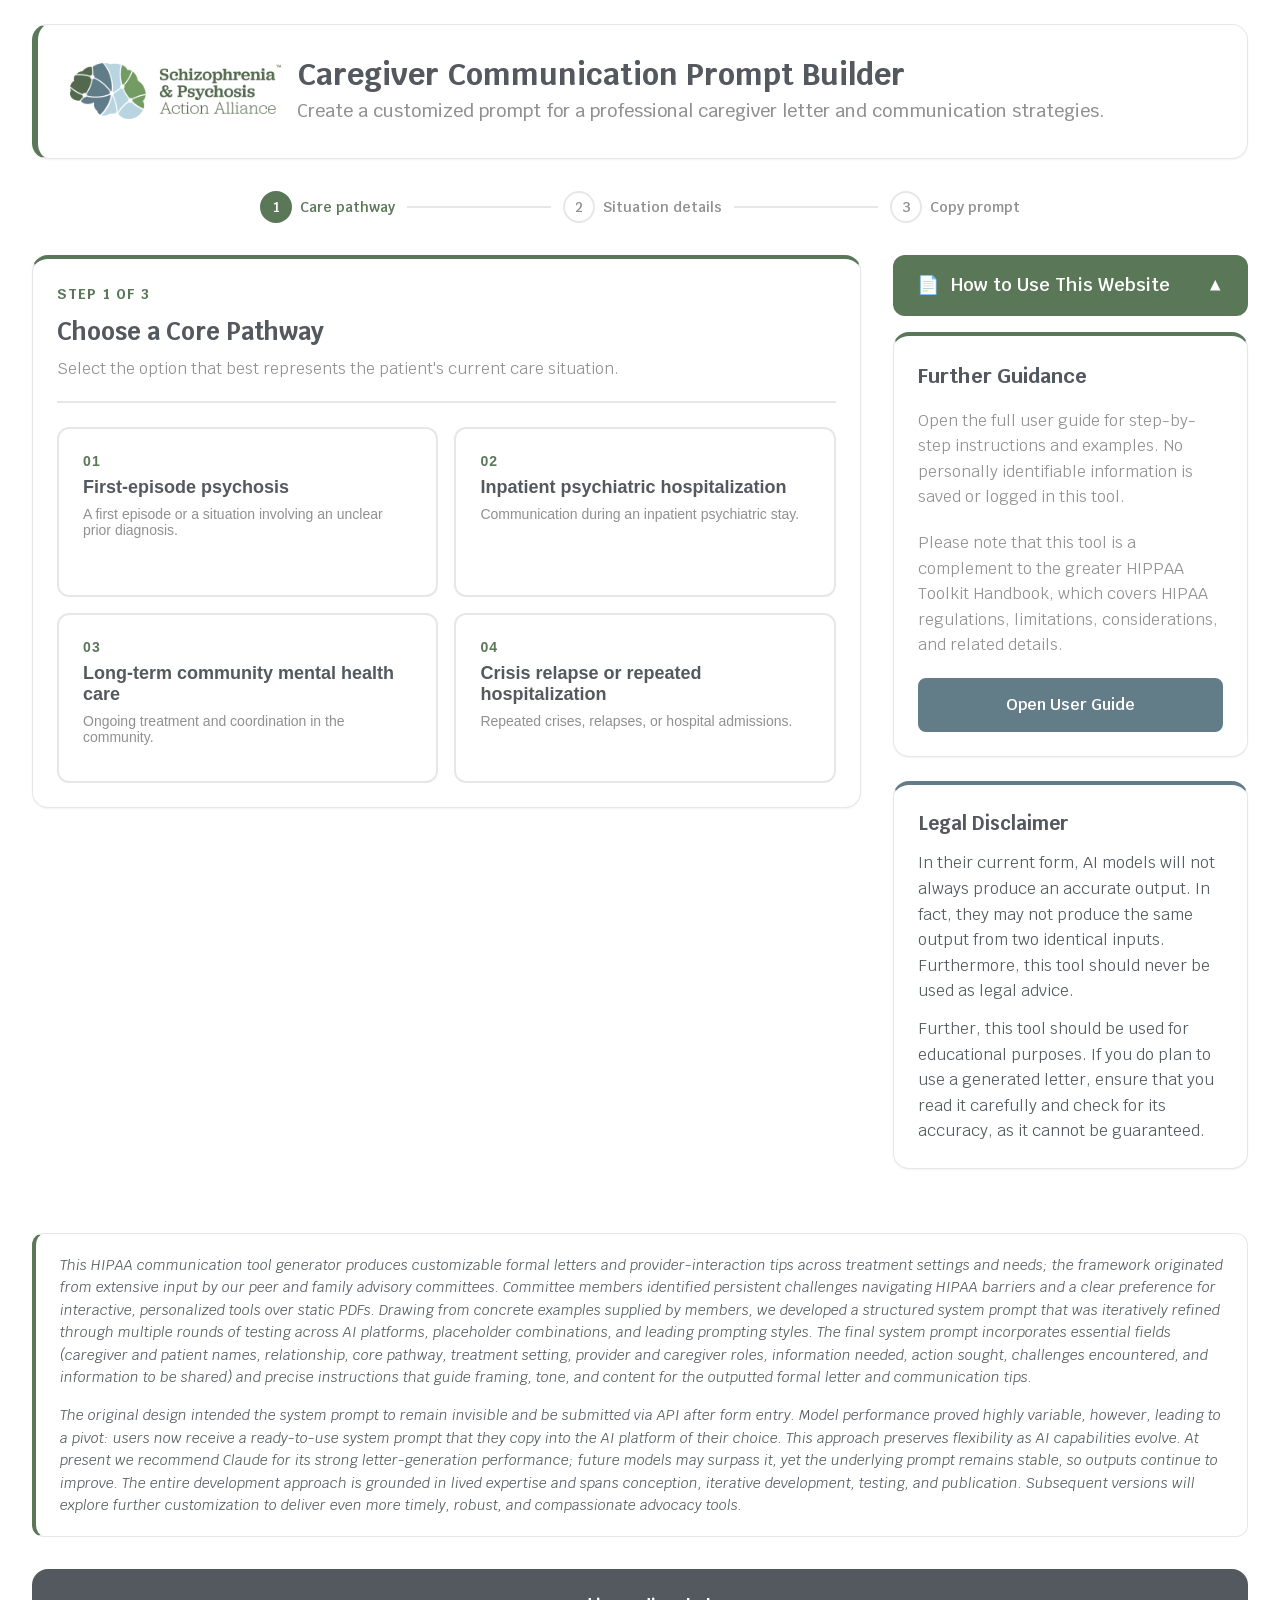
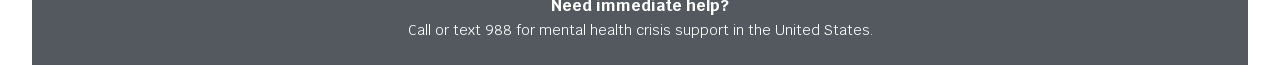
==== index.html @ 6c69cc77 "Update index.html" ====
<!DOCTYPE html>
<html lang="en">
 <head>
  <meta charset="utf-8"/>
  <meta content="width=device-width, initial-scale=1.0" name="viewport"/>
  <title>
   Caregiver Communication Prompt Builder | S&amp;PAA
  </title>
  <meta content="Build a customized system prompt for caregiver letters and provider communication tips." name="description"/>
  <link href="https://fonts.googleapis.com" rel="preconnect"/>
  <link crossorigin="" href="https://fonts.gstatic.com" rel="preconnect"/>
  <link href="https://fonts.googleapis.com/css2?family=Krub:wght@300;400;600;700&amp;family=Rocket&amp;display=swap" rel="stylesheet"/>
  <link href="styles.css" rel="stylesheet"/>
  <script defer="" src="behavior.js">
  </script>
 </head>
 <body>
  <div class="container">
   <header>
    <div class="header-content">
     <div class="logo-section">
      <img alt="Schizophrenia &amp; Psychosis Action Alliance logo" class="logo-image" src="assets/spaa-logo.png"/>
      <div class="logo-text">
       <h1>
        Caregiver Communication Prompt Builder
       </h1>
       <p>
        Create a customized prompt for a professional caregiver letter and communication strategies.
       </p>
      </div>
     </div>
    </div>
   </header>
   <main>
    <nav aria-label="Prompt builder progress" class="progress-bar">
     <div class="progress-step active" id="progress1">
      <span>
       1
      </span>
      <span class="progress-label">
       Care pathway
      </span>
     </div>
     <div class="progress-line">
     </div>
     <div class="progress-step" id="progress2">
      <span>
       2
      </span>
      <span class="progress-label">
       Situation details
      </span>
     </div>
     <div class="progress-line">
     </div>
     <div class="progress-step" id="progress3">
      <span>
       3
      </span>
      <span class="progress-label">
       Copy prompt
      </span>
     </div>
    </nav>
    <section class="layout-grid">
     <div class="left-column">
      <section class="section-card builder-card" id="screen1">
       <div class="section-header">
        <p class="step-kicker">
         Step 1 of 3
        </p>
        <h2>
         Choose a Core Pathway
        </h2>
        <p>
         Select the option that best represents the patient's current care situation.
        </p>
       </div>
       <div class="pathway-grid">
        <button class="pathway-card" data-pathway="First-episode psychosis (possibly unclear prior diagnosis)" type="button">
         <span class="pathway-number">
          01
         </span>
         <span class="pathway-title">
          First-episode psychosis
         </span>
         <span class="pathway-description">
          A first episode or a situation involving an unclear prior diagnosis.
         </span>
        </button>
        <button class="pathway-card" data-pathway="Inpatient psychiatric hospitalization" type="button">
         <span class="pathway-number">
          02
         </span>
         <span class="pathway-title">
          Inpatient psychiatric hospitalization
         </span>
         <span class="pathway-description">
          Communication during an inpatient psychiatric stay.
         </span>
        </button>
        <button class="pathway-card" data-pathway="Long-term community mental health care" type="button">
         <span class="pathway-number">
          03
         </span>
         <span class="pathway-title">
          Long-term community mental health care
         </span>
         <span class="pathway-description">
          Ongoing treatment and coordination in the community.
         </span>
        </button>
        <button class="pathway-card" data-pathway="Crisis relapse or repeated hospitalization" type="button">
         <span class="pathway-number">
          04
         </span>
         <span class="pathway-title">
          Crisis relapse or repeated hospitalization
         </span>
         <span class="pathway-description">
          Repeated crises, relapses, or hospital admissions.
         </span>
        </button>
       </div>
      </section>
      <section class="section-card builder-card" hidden="" id="screen2">
       <div class="section-header">
        <p class="step-kicker">
         Step 2 of 3
        </p>
        <h2>
         Explain the Situation
        </h2>
        <p>
         Select all options that apply. Optional fields may be left blank. No personally identifiable information is saved or logged in this tool.
        </p>
        <p>
         When entering specific information of a loved one, always make sure to see if doing so would be in their best interest.
        </p>
       </div>
       <div class="selected-pathway-banner">
        <strong>
         Selected pathway:
        </strong>
        <span id="pathwayText">
        </span>
       </div>
       <form id="promptForm">
        <fieldset class="form-group-card">
         <legend>
          Treatment Setting
         </legend>
         <p class="group-help">
          Select every setting involved in the current situation.
         </p>
         <div class="checkbox-grid">
          <label class="choice-card">
           <input class="setting" type="checkbox" value="Primary care clinic"/>
           <span>
            Primary care clinic
           </span>
          </label>
          <label class="choice-card">
           <input class="setting" type="checkbox" value="Emergency department"/>
           <span>
            Emergency department
           </span>
          </label>
          <label class="choice-card">
           <input class="setting" type="checkbox" value="Outpatient psychiatric clinic"/>
           <span>
            Outpatient psychiatric clinic
           </span>
          </label>
          <label class="choice-card">
           <input class="setting" type="checkbox" value="Coordinated specialty care"/>
           <span>
            Coordinated specialty care
           </span>
          </label>
          <label class="choice-card">
           <input class="setting" type="checkbox" value="Inpatient unit"/>
           <span>
            Inpatient unit
           </span>
          </label>
          <label class="choice-card">
           <input class="setting" type="checkbox" value="Discharge planning"/>
           <span>
            Discharge planning
           </span>
          </label>
          <label class="choice-card">
           <input class="setting" type="checkbox" value="Community mental health clinic"/>
           <span>
            Community mental health clinic
           </span>
          </label>
          <label class="choice-card">
           <input class="setting" type="checkbox" value="Residential/home-based treatment"/>
           <span>
            Residential or home-based treatment
           </span>
          </label>
          <label class="choice-card">
           <input class="setting" type="checkbox" value="Mobile crisis unit"/>
           <span>
            Mobile crisis unit
           </span>
          </label>
          <label class="choice-card">
           <input class="setting" type="checkbox" value="Crisis stabilization unit"/>
           <span>
            Crisis stabilization unit
           </span>
          </label>
         </div>
         <div class="field-group">
          <label for="customSetting">
           Other treatment setting
           <span class="optional">
            (optional)
           </span>
          </label>
          <input id="customSetting" placeholder="Enter another treatment setting" type="text"/>
         </div>
        </fieldset>
        <fieldset class="form-group-card">
         <legend>
          Patient, Caregiver, and Roles
         </legend>
         <p class="group-help">
          Enter the names and roles that should be included in the prompt.
         </p>
         <div class="form-grid">
          <div class="field-group">
           <label for="caregiverName">
            Caregiver name
           </label>
           <input id="caregiverName" placeholder="Enter caregiver name" type="text"/>
          </div>
          <div class="field-group">
           <label for="patientName">
            Patient name
           </label>
           <input id="patientName" placeholder="Enter patient name" type="text"/>
          </div>
          <div class="field-group">
           <label for="relationshipToPatient">
            Relationship to patient
           </label>
           <input id="relationshipToPatient" placeholder="For example: mother, spouse, sibling" type="text"/>
          </div>
          <div class="field-group">
           <label for="caregiverRole">
            Caregiver role
           </label>
           <select id="caregiverRole">
            <option>
             Family member
            </option>
            <option>
             Legal guardian
            </option>
            <option>
             Primary caregiver
            </option>
            <option>
             Spouse
            </option>
            <option>
             Parent
            </option>
            <option>
             Sibling
            </option>
            <option>
             Adult child
            </option>
            <option>
             Other
            </option>
           </select>
          </div>
          <div class="field-group">
           <label for="customRole">
            Other caregiver role
            <span class="optional">
             (optional)
            </span>
           </label>
           <input id="customRole" placeholder="Enter another caregiver role" type="text"/>
          </div>
          <div class="field-group">
           <label for="providerRole">
            Healthcare provider role
           </label>
           <select id="providerRole">
            <option>
             Primary care physician
            </option>
            <option>
             Emergency physician
            </option>
            <option>
             Psychiatrist
            </option>
            <option>
             Clinical psychologist
            </option>
            <option>
             Therapist
            </option>
            <option>
             Case manager
            </option>
            <option>
             Social worker
            </option>
            <option>
             Discharge planner
            </option>
            <option>
             Other
            </option>
           </select>
          </div>
          <div class="field-group">
           <label for="customProvider">
            Other provider role
            <span class="optional">
             (optional)
            </span>
           </label>
           <input id="customProvider" placeholder="Enter another provider role" type="text"/>
          </div>
         </div>
        </fieldset>
        <fieldset class="form-group-card">
         <legend>
          Current Needs and Challenges
         </legend>
         <p class="group-help">
          Choose everything that applies to the situation.
         </p>
         <div class="subsection">
          <h3>
           Information Needed
          </h3>
          <div class="checkbox-grid compact">
           <label class="choice-card">
            <input class="need" type="checkbox" value="Symptoms"/>
            <span>
             Symptoms
            </span>
           </label>
           <label class="choice-card">
            <input class="need" type="checkbox" value="Recent behavior changes"/>
            <span>
             Recent behavior changes
            </span>
           </label>
           <label class="choice-card">
            <input class="need" type="checkbox" value="Observations from home"/>
            <span>
             Observations from home
            </span>
           </label>
           <label class="choice-card">
            <input class="need" type="checkbox" value="Side effects"/>
            <span>
             Side effects
            </span>
           </label>
           <label class="choice-card">
            <input class="need" type="checkbox" value="Medication history"/>
            <span>
             Medication history
            </span>
           </label>
           <label class="choice-card">
            <input class="need" type="checkbox" value="Previous diagnosis details"/>
            <span>
             Previous diagnosis details
            </span>
           </label>
           <label class="choice-card">
            <input class="need" type="checkbox" value="Current clinical needs"/>
            <span>
             Current clinical needs
            </span>
           </label>
          </div>
          <div class="field-group">
           <label for="customNeed">
            Other information needed
            <span class="optional">
             (optional)
            </span>
           </label>
           <input id="customNeed" placeholder="Enter another information need" type="text"/>
          </div>
         </div>
         <div class="subsection">
          <h3>
           Actions Sought
          </h3>
          <div class="checkbox-grid compact">
           <label class="choice-card">
            <input class="action" type="checkbox" value="Discharge planning support"/>
            <span>
             Discharge planning support
            </span>
           </label>
           <label class="choice-card">
            <input class="action" type="checkbox" value="Advocacy for treatment adjustments"/>
            <span>
             Advocacy for treatment adjustments
            </span>
           </label>
           <label class="choice-card">
            <input class="action" type="checkbox" value="Planning needs based on symptom changes"/>
            <span>
             Planning based on symptom changes
            </span>
           </label>
           <label class="choice-card">
            <input class="action" type="checkbox" value="Coordination between providers"/>
            <span>
             Coordination between providers
            </span>
           </label>
           <label class="choice-card">
            <input class="action" type="checkbox" value="Coordination between facilities"/>
            <span>
             Coordination between facilities
            </span>
           </label>
           <label class="choice-card">
            <input class="action" type="checkbox" value="Safety planning"/>
            <span>
             Safety planning
            </span>
           </label>
          </div>
          <div class="field-group">
           <label for="customAction">
            Other action sought
            <span class="optional">
             (optional)
            </span>
           </label>
           <input id="customAction" placeholder="Enter another action" type="text"/>
          </div>
         </div>
         <div class="subsection">
          <h3>
           Current Challenges
          </h3>
          <div class="checkbox-grid compact">
           <label class="choice-card">
            <input class="challenge" type="checkbox" value="Limited communication"/>
            <span>
             Limited communication
            </span>
           </label>
           <label class="choice-card">
            <input class="challenge" type="checkbox" value="Provider reluctance to share information"/>
            <span>
             Provider reluctance to share information
            </span>
           </label>
           <label class="choice-card">
            <input class="challenge" type="checkbox" value="Patient incapacity / anosognosia"/>
            <span>
             Patient incapacity or anosognosia
            </span>
           </label>
           <label class="choice-card">
            <input class="challenge" type="checkbox" value="Repeated crises"/>
            <span>
             Repeated crises
            </span>
           </label>
           <label class="choice-card">
            <input class="challenge" type="checkbox" value="Gaps in follow-up care"/>
            <span>
             Gaps in follow-up care
            </span>
           </label>
          </div>
          <div class="field-group">
           <label for="customChallenge">
            Other challenge
            <span class="optional">
             (optional)
            </span>
           </label>
           <input id="customChallenge" placeholder="Enter another challenge" type="text"/>
          </div>
         </div>
        </fieldset>
        <fieldset class="form-group-card">
         <legend>
          Information to Share
         </legend>
         <p class="group-help">
          Select information the caregiver wants the provider to consider.
         </p>
         <div class="checkbox-grid compact">
          <label class="choice-card">
           <input class="share" type="checkbox" value="Caregiver observations"/>
           <span>
            Caregiver observations
           </span>
          </label>
          <label class="choice-card">
           <input class="share" type="checkbox" value="Medication adherence notes"/>
           <span>
            Medication adherence notes
           </span>
          </label>
          <label class="choice-card">
           <input class="share" type="checkbox" value="Safety concerns"/>
           <span>
            Safety concerns
           </span>
          </label>
          <label class="choice-card">
           <input class="share" type="checkbox" value="Family support capacity"/>
           <span>
            Family support capacity
           </span>
          </label>
         </div>
         <div class="field-group">
          <label for="customShare">
           Other information to share
           <span class="optional">
            (optional)
           </span>
          </label>
          <input id="customShare" placeholder="Enter other information the caregiver wants to share" type="text"/>
         </div>
        </fieldset>
        <div class="form-actions">
         <button class="btn-outline" id="backButton" type="button">
          Back
         </button>
         <button class="btn-primary" type="submit">
          Create System Prompt
         </button>
        </div>
       </form>
      </section>
      <section class="section-card builder-card" hidden="" id="screen3">
       <div class="section-header">
        <p class="step-kicker">
         Step 3 of 3
        </p>
        <h2>
         Your System Prompt Is Ready
        </h2>
        <p>
         Review the completed prompt, then scroll to the bottom. Click "Copy System Prompt", then click "Open Claude" and paste the result in.
        </p>
        <p>
         Consider pasting the output into a document editor so you can customize as needed.
         Note that this letter should act as a starting point and a useful reference.
         If you want to explore different AI models, look at step 4 of the user guide.
        </a>  
        </p>
       </div>
       <div aria-live="polite" class="status-message" id="copyStatus">
        All placeholders have been replaced with the information from the form.
       </div>
       <div class="field-group prompt-field">
        <label for="systemPrompt">
         Completed system prompt
        </label>
        <div aria-label="Completed system prompt" aria-multiline="true" class="prompt-output" contenteditable="true" id="systemPrompt" role="textbox" spellcheck="false">
        </div>
       </div>
       <div class="form-actions output-actions">
        <button class="btn-outline" id="editAnswersButton" type="button">
         Edit Answers
        </button>
        <button class="btn-secondary" id="openClaudeButton" type="button">
         Open Claude
        </button>
        <button class="btn-primary" id="copyPromptButton" type="button">
         Copy System Prompt
        </button>
       </div>
      </section>
     </div>
     <aside class="right-column">
      <div class="instructions-wrap-side">
       <button aria-controls="instructionsContent" aria-expanded="true" class="instructions-toggle" id="instructionsToggle" type="button">
        <span aria-hidden="true" class="instructions-icon">
         📄
        </span>
        <span class="instructions-label">
         How to Use This Website
        </span>
        <span aria-hidden="true" class="instructions-chevron">
         ▼
        </span>
       </button>
       <div class="instructions-content" id="instructionsContent">
        <section class="section-card guide-card user-guide-card">
         <h3>
          Further Guidance
         </h3>
         <p>
          Open the full user guide for step-by-step instructions and examples. No personally identifiable information is saved or logged in this tool.
         </p>
         <p>
          Please note that this tool is a complement to the greater HIPPAA Toolkit Handbook,
          which covers HIPAA regulations, limitations, considerations, and related details.
         </p>
         <a class="btn-primary user-guide-button" href="tutorial.html">
          Open User Guide
         </a>
        </section>
        <section class="section-card legal-disclaimer-card">
         <h3>
          Legal Disclaimer
         </h3>
         <p>
          In their current form, AI models will not always produce an accurate output. In fact, they may not produce the same output from two identical inputs. Furthermore, this tool should never be used as legal advice.
         </p>
         <p>
          Further, this tool should be used for educational purposes. If you do plan to use a generated letter, ensure that you read it carefully and check for its accuracy, as it cannot be guaranteed.
         </p>
        </section>
       </div>
      </div>
     </aside>
    </section>
   </main>
   <section aria-label="Methodology statement" class="methodology-statement">
    <p><em>This HIPAA communication tool generator produces customizable formal letters and provider-interaction tips across treatment settings and needs; the framework originated from extensive input by our peer and family advisory committees. Committee members identified persistent challenges navigating HIPAA barriers and a clear preference for interactive, personalized tools over static PDFs. Drawing from concrete examples supplied by members, we developed a structured system prompt that was iteratively refined through multiple rounds of testing across AI platforms, placeholder combinations, and leading prompting styles. The final system prompt incorporates essential fields (caregiver and patient names, relationship, core pathway, treatment setting, provider and caregiver roles, information needed, action sought, challenges encountered, and information to be shared) and precise instructions that guide framing, tone, and content for the outputted formal letter and communication tips.</em></p>
    <p><em>The original design intended the system prompt to remain invisible and be submitted via API after form entry. Model performance proved highly variable, however, leading to a pivot: users now receive a ready-to-use system prompt that they copy into the AI platform of their choice. This approach preserves flexibility as AI capabilities evolve. At present we recommend Claude for its strong letter-generation performance; future models may surpass it, yet the underlying prompt remains stable, so outputs continue to improve. The entire development approach is grounded in lived expertise and spans conception, iterative development, testing, and publication. Subsequent versions will explore further customization to deliver even more timely, robust, and compassionate advocacy tools.</em></p>
   </section>
   <footer class="footer">
    <div class="footer-988">
     <p>
      <strong>
       Need immediate help?
      </strong>
     </p>
     <p>
      Call or text 988 for mental health crisis support in the United States.
     </p>
    </div>
   </footer>
  </div>
 </body>
</html>
---- styles.css ----
/* S&PAA Caregiver Communication Prompt Builder */

/* Reset and design tokens */
* {
    margin: 0;
    padding: 0;
    box-sizing: border-box;
}

:root {
    --forest-green: #5a7758;
    --dark-green: #3d4f38;
    --slate-blue: #627c88;
    --light-blue: #bad5e2;
    --sage-green: #8da08b;
    --light-gray: #e7e7e9;
    --medium-gray: #919091;
    --charcoal: #54595f;
    --white: #ffffff;
    --success-background: #f0f6ef;

    --font-family: "Segoe UI", "Krub", "Rocket", sans-serif;
    --font-size-sm: 0.875rem;
    --font-size-base: 1rem;
    --font-size-lg: 1.125rem;
    --font-size-xl: 1.25rem;
    --font-size-2xl: 1.5rem;
    --font-size-3xl: 1.875rem;

    --space-1: 0.25rem;
    --space-2: 0.5rem;
    --space-3: 0.75rem;
    --space-4: 1rem;
    --space-5: 1.25rem;
    --space-6: 1.5rem;
    --space-8: 2rem;
    --space-10: 2.5rem;
    --space-12: 3rem;

    --radius-sm: 0.375rem;
    --radius-md: 0.5rem;
    --radius-lg: 0.75rem;
    --radius-xl: 1rem;

    --shadow-sm: 0 1px 2px rgb(0 0 0 / 0.05);
    --shadow-md: 0 4px 6px -1px rgb(0 0 0 / 0.1), 0 2px 4px -2px rgb(0 0 0 / 0.1);
}

body {
    min-height: 100vh;
    color: var(--charcoal);
    background: var(--white);
    font-family: var(--font-family);
    font-size: var(--font-size-base);
    line-height: 1.6;
    -webkit-font-smoothing: antialiased;
}

.container {
    display: flex;
    flex-direction: column;
    min-height: 100vh;
    max-width: 1400px;
    margin: 0 auto;
    padding: var(--space-6) var(--space-8) 0;
}

/* Header */
header {
    margin-bottom: var(--space-8);
}

.header-content {
    padding: var(--space-8);
    background: var(--white);
    border: 1px solid var(--light-gray);
    border-left: 6px solid var(--forest-green);
    border-radius: var(--radius-xl);
    box-shadow: var(--shadow-sm);
}

.logo-section {
    display: flex;
    align-items: center;
    gap: var(--space-4);
}

.logo-image {
    display: block;
    width: auto;
    height: 56px;
    max-width: 260px;
    object-fit: contain;
}

.logo-text h1 {
    margin-bottom: var(--space-1);
    color: var(--charcoal);
    font-size: var(--font-size-3xl);
    line-height: 1.2;
}

.logo-text > p {
    color: var(--medium-gray);
    font-size: var(--font-size-lg);
    font-weight: 500;
}

.logo-text .header-disclaimer {
    margin-top: var(--space-3);
    font-size: var(--font-size-sm);
    font-weight: 400;
    line-height: 1.5;
}

.header-disclaimer-heading {
    color: var(--charcoal);
}

/* Welcome strip */
.welcome-strip {
    margin-bottom: var(--space-8);
    padding: var(--space-8);
    background: linear-gradient(135deg, var(--light-blue), var(--white));
    border: 1px solid var(--forest-green);
    border-radius: var(--radius-xl);
}

.strip-content {
    display: flex;
    align-items: center;
    justify-content: space-between;
    gap: var(--space-6);
}

.strip-lead {
    margin-bottom: var(--space-2);
    color: var(--charcoal);
    font-size: var(--font-size-2xl);
    font-weight: 600;
}

.strip-desc {
    color: var(--charcoal);
    font-size: var(--font-size-lg);
}

.strip-callout {
    min-width: 240px;
    padding: var(--space-4);
    background: var(--white);
    border-left: 4px solid var(--forest-green);
    border-radius: var(--radius-md);
}

.strip-callout strong,
.strip-callout span {
    display: block;
}

.strip-callout span {
    color: var(--forest-green);
    font-weight: 700;
}

/* Progress */
.progress-bar {
    display: flex;
    align-items: center;
    width: min(100%, 760px);
    margin: 0 auto var(--space-8);
}

.progress-step {
    display: flex;
    align-items: center;
    gap: var(--space-2);
    color: var(--medium-gray);
    font-size: var(--font-size-sm);
    font-weight: 600;
    white-space: nowrap;
}

.progress-step > span:first-child {
    display: grid;
    place-items: center;
    width: 32px;
    height: 32px;
    background: var(--white);
    border: 2px solid var(--light-gray);
    border-radius: 50%;
}

.progress-step.active {
    color: var(--forest-green);
}

.progress-step.active > span:first-child {
    color: var(--white);
    background: var(--forest-green);
    border-color: var(--forest-green);
}

.progress-line {
    flex: 1;
    height: 2px;
    margin: 0 var(--space-3);
    background: var(--light-gray);
}

/* Main two-column layout */
.layout-grid {
    display: grid;
    grid-template-columns: minmax(0, 1.4fr) minmax(280px, 0.6fr);
    gap: var(--space-8);
    align-items: start;
    margin-bottom: var(--space-8);
}

.left-column,
.right-column {
    min-width: 0;
}

.section-card {
    padding: var(--space-6);
    background: var(--white);
    border: 1px solid var(--light-gray);
    border-radius: var(--radius-xl);
    box-shadow: var(--shadow-sm);
}

.builder-card {
    border-top: 4px solid var(--forest-green);
}

.builder-card[hidden] {
    display: none;
}

.section-header {
    margin-bottom: var(--space-6);
    padding-bottom: var(--space-5);
    border-bottom: 2px solid var(--light-gray);
}

.section-header h2 {
    margin-bottom: var(--space-1);
    color: var(--charcoal);
    font-size: var(--font-size-2xl);
}

.section-header p:last-child {
    color: var(--medium-gray);
}

.step-kicker {
    margin-bottom: var(--space-2);
    color: var(--forest-green);
    font-size: var(--font-size-sm);
    font-weight: 700;
    letter-spacing: 0.08em;
    text-transform: uppercase;
}

/* Pathways */
.pathway-grid {
    display: grid;
    grid-template-columns: repeat(2, minmax(0, 1fr));
    gap: var(--space-4);
}

.pathway-card {
    display: flex;
    flex-direction: column;
    min-height: 170px;
    padding: var(--space-6);
    color: var(--charcoal);
    text-align: left;
    background: var(--white);
    border: 2px solid var(--light-gray);
    border-radius: var(--radius-lg);
    cursor: pointer;
    transition: border-color 0.2s ease, box-shadow 0.2s ease, transform 0.2s ease;
}

.pathway-card:hover {
    border-color: var(--forest-green);
    box-shadow: var(--shadow-md);
    transform: translateY(-2px);
}

.pathway-number {
    margin-bottom: var(--space-2);
    color: var(--forest-green);
    font-size: var(--font-size-sm);
    font-weight: 700;
    letter-spacing: 0.08em;
}

.pathway-title {
    margin-bottom: var(--space-2);
    font-size: var(--font-size-lg);
    font-weight: 700;
}

.pathway-description {
    color: var(--medium-gray);
    font-size: var(--font-size-sm);
}

/* Form */
.selected-pathway-banner,
.status-message {
    margin-bottom: var(--space-6);
    padding: var(--space-4) var(--space-5);
    background: var(--success-background);
    border-left: 4px solid var(--forest-green);
    border-radius: var(--radius-md);
}

.selected-pathway-banner strong {
    color: var(--forest-green);
}

.form-group-card {
    min-width: 0;
    margin-bottom: var(--space-6);
    padding: var(--space-6);
    background: #fafafa;
    border: 1px solid var(--light-gray);
    border-radius: var(--radius-lg);
}

.form-group-card legend {
    padding: 0 var(--space-2);
    color: var(--charcoal);
    font-size: var(--font-size-xl);
    font-weight: 700;
}

.group-help {
    margin-bottom: var(--space-5);
    color: var(--medium-gray);
    font-size: var(--font-size-sm);
}

.form-grid {
    display: grid;
    grid-template-columns: repeat(2, minmax(0, 1fr));
    gap: var(--space-4);
}

.field-group {
    display: flex;
    flex-direction: column;
    gap: var(--space-2);
}

.field-group label {
    color: var(--charcoal);
    font-size: var(--font-size-sm);
    font-weight: 600;
}

.optional {
    color: var(--medium-gray);
    font-style: italic;
    font-weight: 400;
}

input[type="text"],
select,
textarea {
    width: 100%;
    padding: var(--space-3);
    color: var(--charcoal);
    background: var(--white);
    border: 2px solid var(--light-gray);
    border-radius: var(--radius-md);
    font: inherit;
    transition: border-color 0.2s ease, box-shadow 0.2s ease;
}

input[type="text"],
select {
    min-height: 46px;
}

textarea {
    line-height: 1.45;
    resize: vertical;
}

.checkbox-grid {
    display: grid;
    grid-template-columns: repeat(2, minmax(0, 1fr));
    gap: var(--space-3);
    margin-bottom: var(--space-5);
}

.checkbox-grid.compact {
    grid-template-columns: repeat(3, minmax(0, 1fr));
}

.choice-card {
    display: flex;
    align-items: center;
    gap: var(--space-3);
    min-height: 48px;
    padding: var(--space-3) var(--space-4);
    background: var(--white);
    border: 1px solid var(--light-gray);
    border-radius: var(--radius-md);
    cursor: pointer;
    transition: background 0.2s ease, border-color 0.2s ease;
}

.choice-card:hover {
    background: #f7faf7;
    border-color: var(--sage-green);
}

.choice-card:has(input:checked) {
    background: var(--success-background);
    border-color: var(--forest-green);
}

.choice-card input {
    flex: 0 0 auto;
    width: 18px;
    height: 18px;
    accent-color: var(--forest-green);
}

.subsection + .subsection {
    margin-top: var(--space-6);
    padding-top: var(--space-6);
    border-top: 1px solid var(--light-gray);
}

.subsection h3 {
    margin-bottom: var(--space-4);
    font-size: var(--font-size-lg);
}

.prompt-field textarea,
.prompt-field .prompt-output {
    min-height: 620px;
    font-family: Consolas, "Courier New", monospace;
    font-size: 0.9rem;
}

/* Buttons */
.form-actions {
    display: flex;
    justify-content: flex-end;
    gap: var(--space-3);
    margin-top: var(--space-6);
}

.btn-primary,
.btn-secondary,
.btn-outline {
    display: inline-flex;
    align-items: center;
    justify-content: center;
    min-height: 48px;
    padding: var(--space-3) var(--space-6);
    border: 2px solid transparent;
    border-radius: var(--radius-md);
    font: inherit;
    font-weight: 600;
    cursor: pointer;
    transition: background 0.2s ease, border-color 0.2s ease, box-shadow 0.2s ease, transform 0.2s ease;
}

.btn-primary {
    color: var(--white);
    background: var(--slate-blue);
    border-color: var(--slate-blue);
}

.btn-secondary {
    color: var(--white);
    background: var(--forest-green);
    border-color: var(--forest-green);
}

.btn-outline {
    color: var(--charcoal);
    background: var(--white);
    border-color: var(--light-gray);
}

.btn-primary:hover,
.btn-secondary:hover,
.btn-outline:hover {
    box-shadow: var(--shadow-md);
    transform: translateY(-1px);
}

.btn-primary:hover {
    background: var(--forest-green);
    border-color: var(--forest-green);
}

.btn-secondary:hover {
    background: var(--dark-green);
    border-color: var(--dark-green);
}

.btn-outline:hover {
    background: var(--light-gray);
    border-color: var(--medium-gray);
}

/* Sidebar */
.instructions-wrap-side {
    display: flex;
    flex-direction: column;
    width: 100%;
}

.instructions-toggle {
    display: flex;
    align-items: center;
    width: 100%;
    padding: var(--space-4) var(--space-6);
    color: var(--white);
    text-align: left;
    background: var(--forest-green);
    border: 0;
    border-radius: var(--radius-lg);
    font: inherit;
    font-size: var(--font-size-lg);
    font-weight: 600;
    cursor: pointer;
}

.instructions-icon {
    margin-right: var(--space-3);
}

.instructions-label {
    flex: 1;
}

.instructions-chevron {
    transition: transform 0.2s ease;
}

.instructions-toggle[aria-expanded="true"] .instructions-chevron {
    transform: rotate(180deg);
}

.instructions-content {
    display: flex;
    flex-direction: column;
    gap: var(--space-6);
    margin-top: var(--space-4);
}

.instructions-content[hidden] {
    display: none;
}

.guide-card {
    border-top: 4px solid var(--forest-green);
}

.actions-card {
    border-top: 4px solid var(--slate-blue);
}

.privacy-card {
    border-top: 4px solid var(--sage-green);
}

.guide-card h3,
.actions-card h3,
.privacy-card h3 {
    margin-bottom: var(--space-4);
    color: var(--charcoal);
    font-size: var(--font-size-xl);
}

.guide-steps {
    padding-left: var(--space-5);
    color: var(--medium-gray);
}

.guide-steps li + li {
    margin-top: var(--space-3);
}

.action-list {
    display: flex;
    flex-direction: column;
    gap: var(--space-3);
}

.action-item {
    padding: var(--space-3);
    background: var(--light-gray);
    border: 1px solid var(--light-blue);
    border-radius: var(--radius-md);
}

.privacy-card p {
    color: var(--medium-gray);
}


/* Copy confirmation */
.btn-primary.copy-success,
.btn-primary.copy-success:hover {
    color: var(--white);
    background: var(--forest-green);
    border-color: var(--forest-green);
    transform: none;
    box-shadow: var(--shadow-sm);
}

/* Methodology statement */
.methodology-statement {
    margin: var(--space-8) 0 var(--space-8);
    padding: var(--space-5) var(--space-6);
    color: var(--charcoal);
    background: var(--white);
    border: 1px solid var(--light-gray);
    border-left: 4px solid var(--forest-green);
    border-radius: var(--radius-lg);
    font-size: var(--font-size-sm);
    line-height: 1.6;
}

.methodology-statement p + p {
    margin-top: var(--space-4);
}

/* Footer */
.footer {
    margin-top: auto;
    padding: var(--space-6) var(--space-8);
    color: var(--white);
    background: var(--charcoal);
    border-radius: var(--radius-xl) var(--radius-xl) 0 0;
}

.footer-988 {
    text-align: center;
}

.footer-988 p:last-child {
    font-size: var(--font-size-sm);
}

/* Accessibility */
button:focus-visible,
input:focus-visible,
select:focus-visible,
textarea:focus-visible {
    outline: 3px solid var(--slate-blue);
    outline-offset: 2px;
}

input:focus,
select:focus,
textarea:focus {
    border-color: var(--slate-blue);
    box-shadow: 0 0 0 3px rgb(98 124 136 / 0.12);
}

/* Responsive layout */
@media (max-width: 1024px) {
    .layout-grid {
        grid-template-columns: 1fr;
    }

    .strip-content {
        align-items: flex-start;
        flex-direction: column;
    }

    .strip-callout {
        width: 100%;
        min-width: 0;
    }
}

@media (max-width: 768px) {
    .container {
        padding: var(--space-4) var(--space-4) 0;
    }

    .header-content,
    .welcome-strip,
    .section-card,
    .form-group-card {
        padding: var(--space-5);
    }

    .logo-section {
        flex-direction: column;
        gap: var(--space-3);
        text-align: center;
    }

    .logo-image {
        height: 48px;
        max-width: 220px;
    }

    .logo-text h1 {
        font-size: var(--font-size-2xl);
    }

    .pathway-grid,
    .form-grid,
    .checkbox-grid,
    .checkbox-grid.compact {
        grid-template-columns: 1fr;
    }

    .progress-label {
        display: none;
    }

    .form-actions {
        flex-direction: column-reverse;
    }

    .output-actions {
        flex-direction: column;
    }

    .btn-primary,
    .btn-secondary,
    .btn-outline {
        width: 100%;
    }
}

@media (prefers-reduced-motion: reduce) {
    * {
        animation-duration: 0.01ms !important;
        animation-iteration-count: 1 !important;
        transition-duration: 0.01ms !important;
    }
}

/* User guide link inside the instructions dropdown */
.user-guide-card p {
    margin-bottom: var(--space-5);
    color: var(--medium-gray);
}

.user-guide-button {
    width: 100%;
    text-decoration: none;
}

/* Tutorial page */
.tutorial-main {
    display: grid;
    grid-template-columns: minmax(220px, 0.3fr) minmax(0, 1fr);
    gap: var(--space-8);
    align-items: start;
    margin-bottom: var(--space-8);
}

.tutorial-sidebar {
    position: sticky;
    top: var(--space-6);
}

.tutorial-sidebar .section-card {
    border-top: 4px solid var(--forest-green);
}

.tutorial-sidebar h2 {
    margin-bottom: var(--space-4);
    font-size: var(--font-size-xl);
}

.tutorial-sidebar ul {
    padding-left: var(--space-5);
}

.tutorial-sidebar li + li {
    margin-top: var(--space-2);
}

.tutorial-sidebar a {
    color: var(--forest-green);
    font-weight: 600;
    text-decoration: none;
}

.tutorial-sidebar a:hover {
    text-decoration: underline;
}

.tutorial-content {
    min-width: 0;
}

.tutorial-content .section-card {
    border-top: 4px solid var(--slate-blue);
}

.tutorial-content h1,
.tutorial-content h2,
.tutorial-content h3,
.tutorial-content h4 {
    color: var(--charcoal);
    line-height: 1.3;
}

.tutorial-content h1 {
    margin-bottom: var(--space-5);
    font-size: var(--font-size-3xl);
}

.tutorial-content h2 {
    margin-top: var(--space-8);
    margin-bottom: var(--space-4);
    padding-bottom: var(--space-2);
    border-bottom: 2px solid var(--light-gray);
    font-size: var(--font-size-2xl);
}

.tutorial-content h3 {
    margin-top: var(--space-6);
    margin-bottom: var(--space-3);
    font-size: var(--font-size-xl);
}

.tutorial-content h4 {
    margin-top: var(--space-5);
    margin-bottom: var(--space-3);
    font-size: var(--font-size-lg);
}

.tutorial-content p,
.tutorial-content ul,
.tutorial-content ol,
.tutorial-content pre {
    margin-bottom: var(--space-4);
}

.tutorial-content ul,
.tutorial-content ol {
    padding-left: var(--space-6);
}

.tutorial-content li + li {
    margin-top: var(--space-2);
}

.tutorial-content pre {
    overflow-x: auto;
    padding: var(--space-5);
    background: #fafafa;
    border: 1px solid var(--light-gray);
    border-radius: var(--radius-md);
    white-space: pre-wrap;
    word-break: break-word;
    font-family: Consolas, "Courier New", monospace;
    font-size: 0.9rem;
    line-height: 1.5;
}

.tutorial-content code {
    font-family: Consolas, "Courier New", monospace;
}

.tutorial-content blockquote {
    margin-bottom: var(--space-4);
    padding: var(--space-4);
    background: var(--success-background);
    border-left: 4px solid var(--forest-green);
    border-radius: var(--radius-md);
}

.tutorial-actions {
    display: flex;
    justify-content: flex-start;
    margin-bottom: var(--space-6);
}

@media (max-width: 900px) {
    .tutorial-main {
        grid-template-columns: 1fr;
    }

    .tutorial-sidebar {
        position: static;
    }
}


/* Tutorial readability and disclosure patterns — aligned with template.css */
.legal-disclaimer-card {
    border-top: 4px solid var(--slate-blue);
}

.legal-disclaimer-card h3 {
    margin-bottom: var(--space-3);
    color: var(--charcoal);
}

.legal-disclaimer-card p + p {
    margin-top: var(--space-3);
}

.tutorial-content {
    max-height: calc(100vh - 13rem);
    overflow-y: auto;
    overscroll-behavior: contain;
    padding-right: var(--space-3);
    scrollbar-gutter: stable;
}

.tutorial-content > .section-card {
    padding: var(--space-8);
}

.tutorial-content a {
    color: var(--slate-blue);
    font-weight: 600;
    text-decoration: underline;
    text-underline-offset: 0.18em;
}

.tutorial-content a:hover,
.tutorial-content a:focus-visible {
    color: var(--dark-green);
}

.tutorial-dropdown {
    margin: var(--space-5) 0;
    background: var(--white);
    border: 1px solid var(--light-gray);
    border-radius: var(--radius-lg);
    box-shadow: var(--shadow-sm);
    overflow: hidden;
}

.tutorial-dropdown > summary {
    position: relative;
    padding: var(--space-4) var(--space-10) var(--space-4) var(--space-5);
    color: var(--charcoal);
    background: #fafafa;
    font-size: var(--font-size-lg);
    font-weight: 700;
    cursor: pointer;
    list-style: none;
}

.tutorial-dropdown > summary::-webkit-details-marker { display: none; }

.tutorial-dropdown > summary::after {
    content: "▾";
    position: absolute;
    right: var(--space-5);
    color: var(--forest-green);
    transition: transform 0.2s ease;
}

.tutorial-dropdown[open] > summary::after { transform: rotate(180deg); }

.tutorial-dropdown[open] > summary {
    color: var(--white);
    background: var(--forest-green);
}

.example-dropdown {
    margin: var(--space-6) 0;
    border-top: 4px solid var(--forest-green);
}

.example-dropdown > p,
.example-dropdown > ul,
.example-dropdown > .nested-dropdown {
    margin-left: var(--space-5);
    margin-right: var(--space-5);
}

.example-dropdown > p:first-of-type { margin-top: var(--space-5); }
.example-dropdown > .nested-dropdown:last-child { margin-bottom: var(--space-5); }

.nested-dropdown {
    border-color: var(--light-blue);
}

.nested-dropdown > summary {
    color: var(--charcoal);
    background: var(--success-background);
    font-size: var(--font-size-base);
}

.tutorial-code-block {
    max-height: 34rem;
    margin: 0;
    padding: var(--space-5);
    overflow: auto;
    color: #263238;
    background: #f7f9fa;
    border-top: 1px solid var(--light-gray);
    border-radius: 0;
    font-family: Consolas, "Courier New", monospace;
    font-size: 0.9rem;
    line-height: 1.55;
    white-space: pre-wrap;
    overflow-wrap: anywhere;
}

.tutorial-code-block code {
    color: inherit;
    background: transparent;
}

.example-input-value {
    color: #244f73;
    font-weight: 800;
}

@media (max-width: 900px) {
    .tutorial-content {
        max-height: none;
        overflow: visible;
        padding-right: 0;
    }
}

/* Completed prompt with highlighted user input */
.prompt-output {
    min-height: 620px;
    padding: var(--space-3);
    overflow: auto;
    color: var(--charcoal);
    background: var(--white);
    border: 2px solid var(--light-gray);
    border-radius: var(--radius-md);
    font-family: Consolas, "Courier New", monospace;
    font-size: 0.9rem;
    line-height: 1.45;
    white-space: pre-wrap;
    overflow-wrap: anywhere;
}

.prompt-output:focus {
    border-color: var(--slate-blue);
    box-shadow: 0 0 0 3px rgb(98 124 136 / 0.12);
    outline: none;
}

.prompt-input-value {
    color: #244f73;
    font-weight: 800;
}

/* Tutorial screenshots */
.tutorial-image {
    margin: var(--space-5) 0;
}

.tutorial-image img {
    display: block;
    width: 100%;
    height: auto;
    border: 1px solid var(--light-gray);
    border-radius: var(--radius-lg);
    box-shadow: var(--shadow-sm);
}

.tutorial-image figcaption {
    margin-top: var(--space-2);
    color: var(--medium-gray);
    font-size: var(--font-size-sm);
    font-style: italic;
    text-align: center;
}


/* Example labels and Word downloads */
.example-dropdown > summary {
    display: flex;
    align-items: center;
    gap: var(--space-2);
    min-width: 0;
}

.example-number,
.example-title-separator {
    flex: 0 0 auto;
}

.example-title {
    min-width: 0;
    overflow: hidden;
    text-overflow: ellipsis;
    white-space: nowrap;
    font-weight: 600;
}

.example-download-actions {
    display: flex;
    margin: 0 var(--space-5) var(--space-5);
}

.example-download-button {
    gap: var(--space-2);
}

.download-icon {
    color: var(--forest-green);
    font-size: var(--font-size-lg);
    font-weight: 700;
    line-height: 1;
}

@media (max-width: 600px) {
    .example-title-separator {
        margin: 0;
    }

    .example-download-button {
        width: 100%;
    }
}
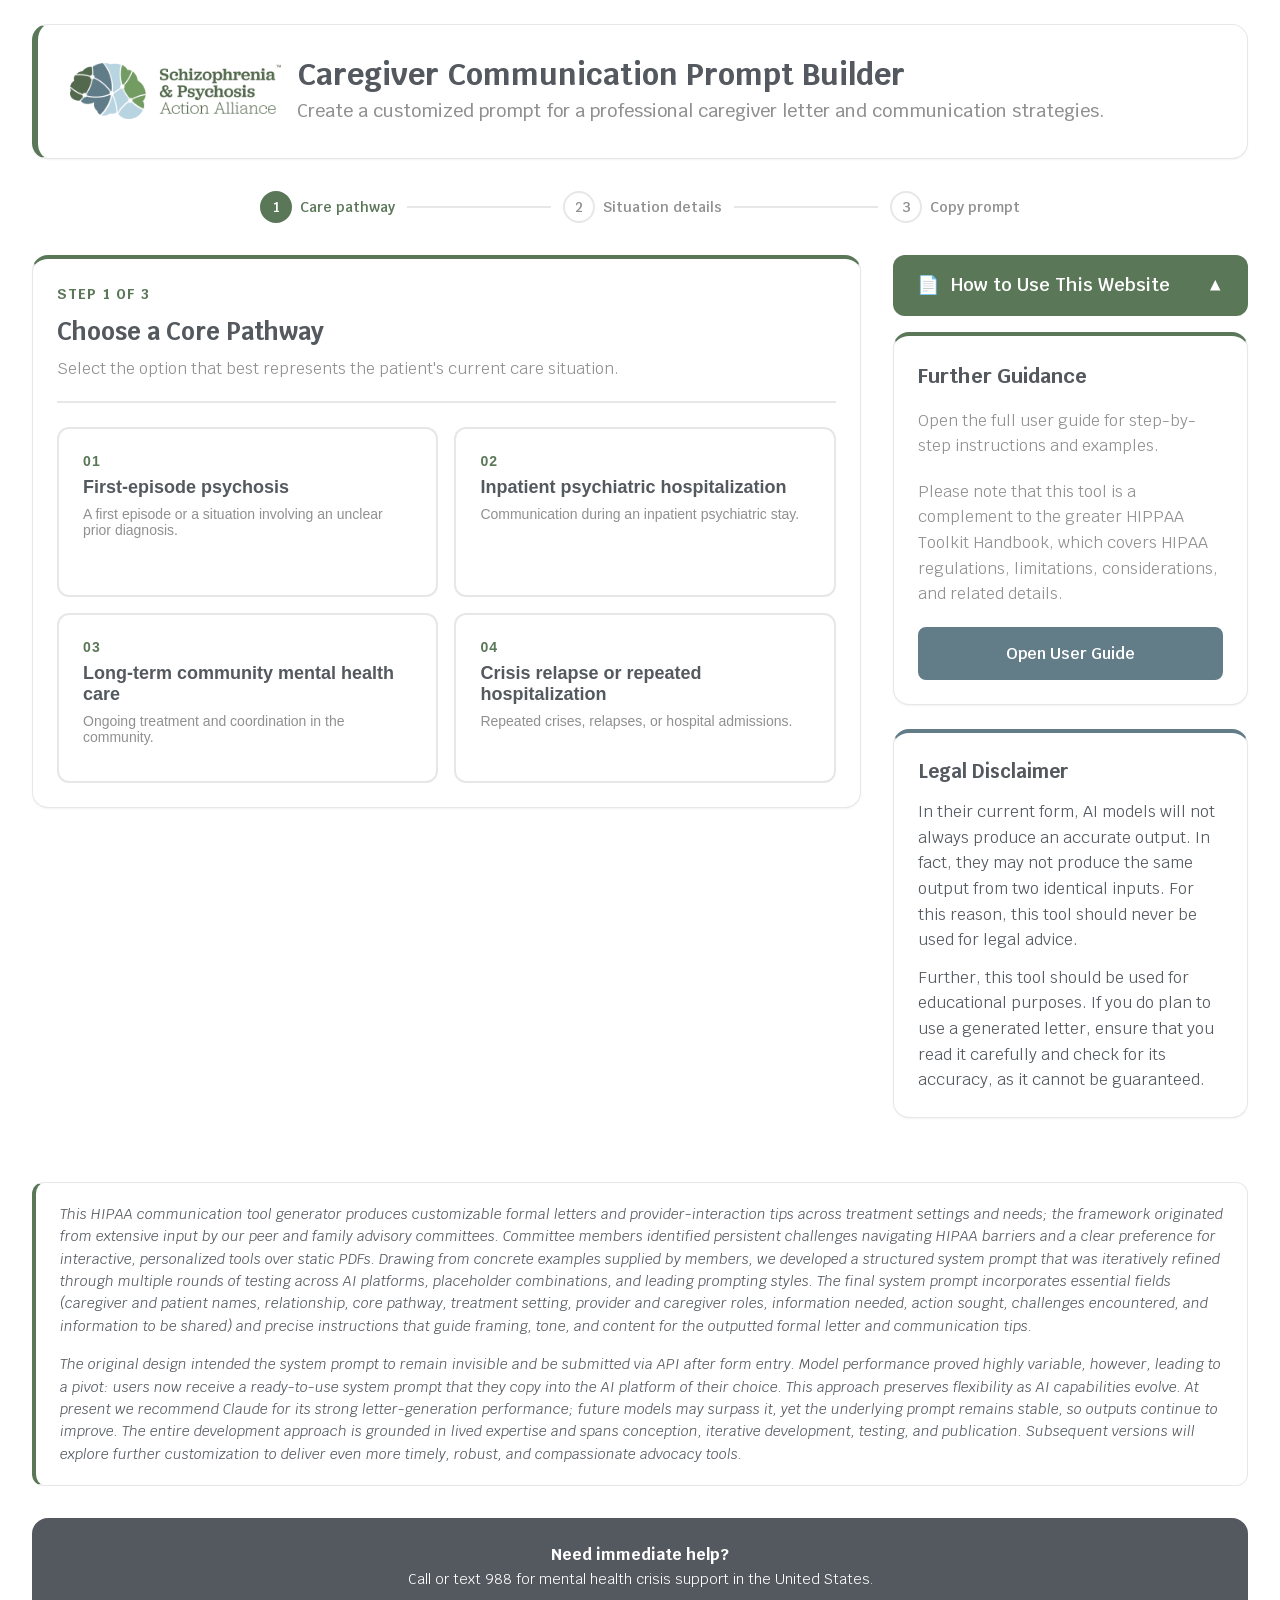
==== commit 6238eb0e: "Add new html file" ====
--- a/index.html
+++ b/index.html
@@ -132,10 +132,7 @@
          Explain the Situation
         </h2>
         <p>
-         Select all options that apply. Optional fields may be left blank. No personally identifiable information is saved or logged in this tool.
-        </p>
-        <p>
-         When entering specific information of a loved one, always make sure to see if doing so would be in their best interest.
+         Select all options that apply. Optional fields may be left blank.
         </p>
        </div>
        <div class="selected-pathway-banner">
@@ -613,7 +610,7 @@
           Further Guidance
          </h3>
          <p>
-          Open the full user guide for step-by-step instructions and examples. No personally identifiable information is saved or logged in this tool.
+          Open the full user guide for step-by-step instructions and examples.
          </p>
          <p>
           Please note that this tool is a complement to the greater HIPPAA Toolkit Handbook,
@@ -628,7 +625,7 @@
           Legal Disclaimer
          </h3>
          <p>
-          In their current form, AI models will not always produce an accurate output. In fact, they may not produce the same output from two identical inputs. Furthermore, this tool should never be used as legal advice.
+          In their current form, AI models will not always produce an accurate output. In fact, they may not produce the same output from two identical inputs. For this reason, this tool should never be used for legal advice.
          </p>
          <p>
           Further, this tool should be used for educational purposes. If you do plan to use a generated letter, ensure that you read it carefully and check for its accuracy, as it cannot be guaranteed.
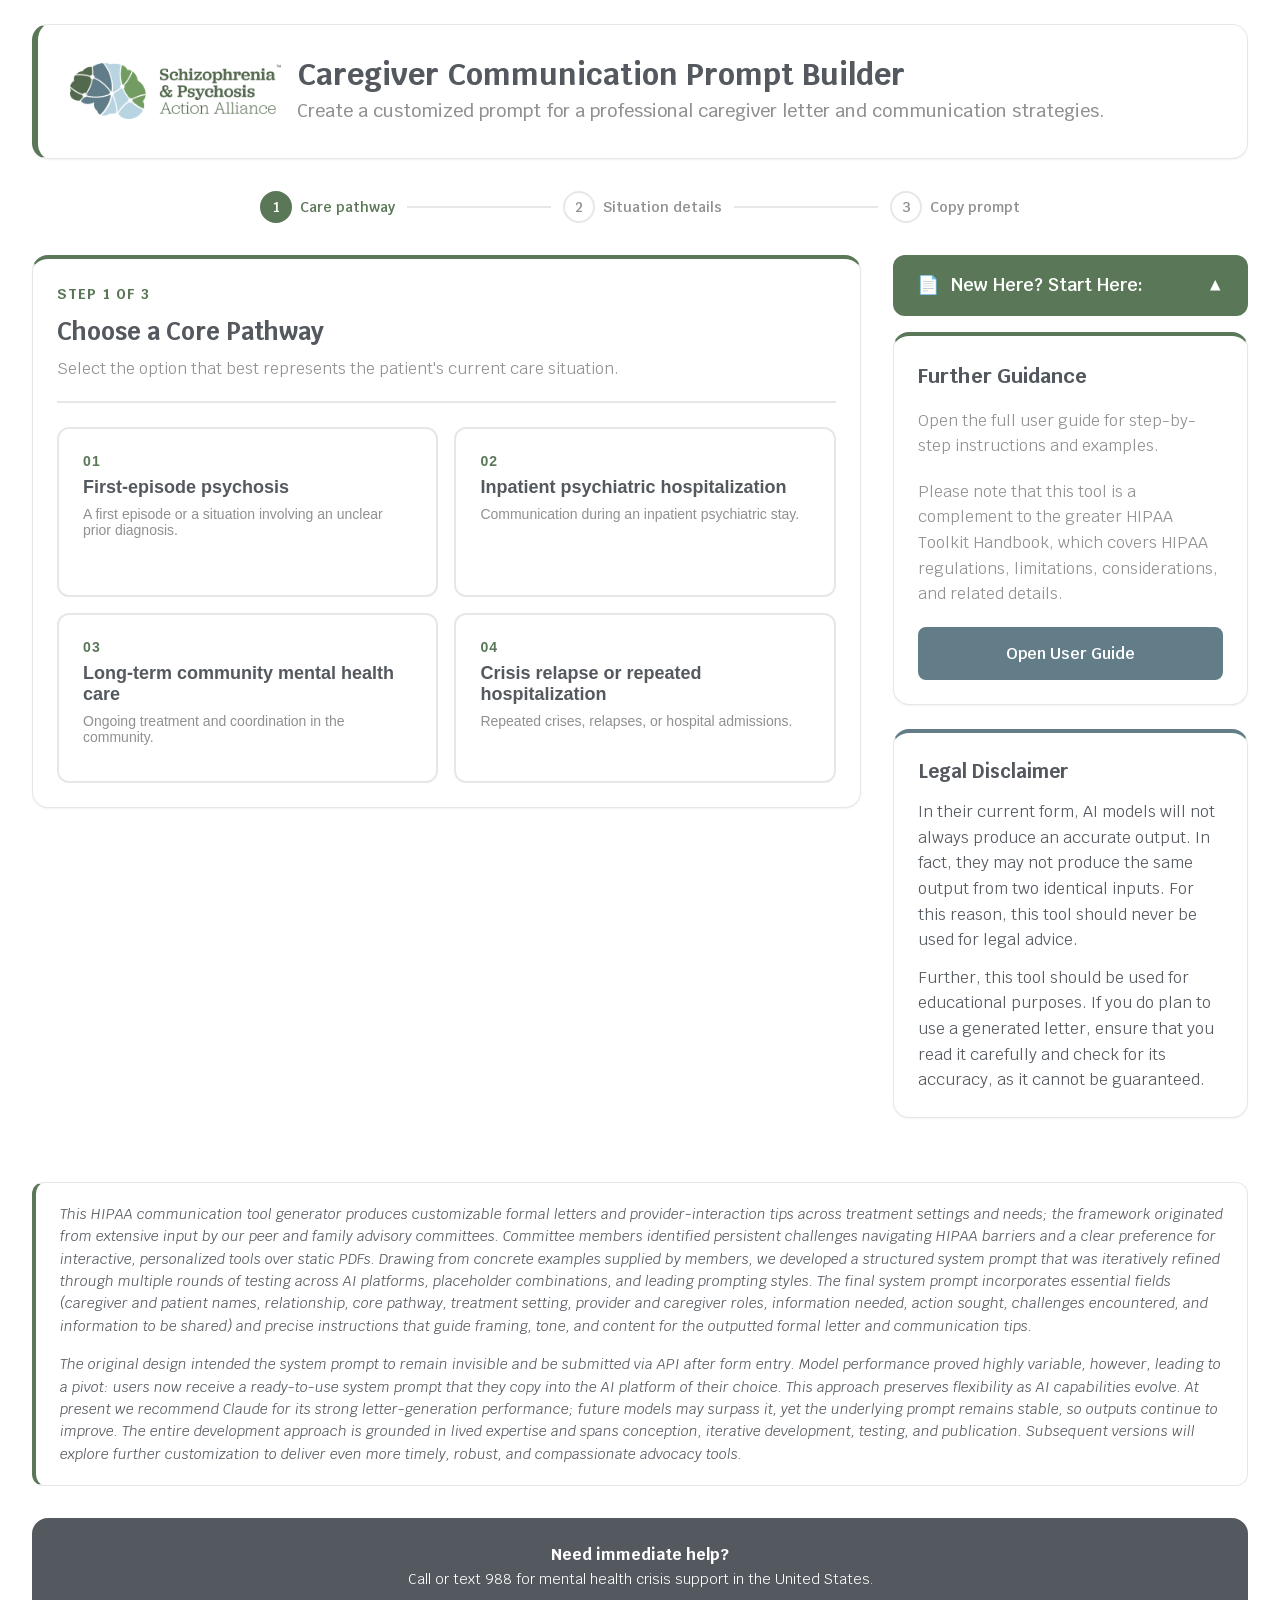
==== commit 7b5664a5: "Add files via upload" ====
--- a/index.html
+++ b/index.html
@@ -132,7 +132,7 @@
          Explain the Situation
         </h2>
         <p>
-         Select all options that apply. Optional fields may be left blank.
+         Select all options that apply and be sure to choose the most pressing issues being faced at the moment. Optional fields may be left blank. Please note that selecting too many options may result in a letter that doesn't focus on the most pressing concerns at the moment.
         </p>
        </div>
        <div class="selected-pathway-banner">
@@ -214,7 +214,7 @@
          </div>
          <div class="field-group">
           <label for="customSetting">
-           Other treatment setting
+           Other treatment setting if not listed above
            <span class="optional">
             (optional)
            </span>
@@ -227,7 +227,7 @@
           Patient, Caregiver, and Roles
          </legend>
          <p class="group-help">
-          Enter the names and roles that should be included in the prompt.
+          Enter the names and roles that should be included in the prompt. 
          </p>
          <div class="form-grid">
           <div class="field-group">
@@ -243,12 +243,6 @@
            <input id="patientName" placeholder="Enter patient name" type="text"/>
           </div>
           <div class="field-group">
-           <label for="relationshipToPatient">
-            Relationship to patient
-           </label>
-           <input id="relationshipToPatient" placeholder="For example: mother, spouse, sibling" type="text"/>
-          </div>
-          <div class="field-group">
            <label for="caregiverRole">
             Caregiver role
            </label>
@@ -280,8 +274,14 @@
            </select>
           </div>
           <div class="field-group">
+           <label for="relationshipToPatient">
+            Details on relationship to patient
+           </label>
+           <input id="relationshipToPatient" placeholder="For example: mother, spouse, sibling" type="text"/>
+          </div>
+          <div class="field-group">
            <label for="customRole">
-            Other caregiver role
+            Other caregiver role if not listed
             <span class="optional">
              (optional)
             </span>
@@ -290,7 +290,7 @@
           </div>
           <div class="field-group">
            <label for="providerRole">
-            Healthcare provider role
+            Healthcare provider addressed in letter
            </label>
            <select id="providerRole">
             <option>
@@ -324,7 +324,7 @@
           </div>
           <div class="field-group">
            <label for="customProvider">
-            Other provider role
+            Provider role if not listed
             <span class="optional">
              (optional)
             </span>
@@ -338,11 +338,11 @@
           Current Needs and Challenges
          </legend>
          <p class="group-help">
-          Choose everything that applies to the situation.
+          Choose everything that applies to the situation. Think about information that either must be provided or must be trying to get from the treatment team.
          </p>
          <div class="subsection">
           <h3>
-           Information Needed
+           Information Needed For Provider
           </h3>
           <div class="checkbox-grid compact">
            <label class="choice-card">
@@ -400,7 +400,7 @@
          </div>
          <div class="subsection">
           <h3>
-           Actions Sought
+           Actions Sought With Providers
           </h3>
           <div class="checkbox-grid compact">
            <label class="choice-card">
@@ -452,7 +452,7 @@
          </div>
          <div class="subsection">
           <h3>
-           Current Challenges
+           Current Challenges with Loved One
           </h3>
           <div class="checkbox-grid compact">
            <label class="choice-card">
@@ -499,7 +499,7 @@
         </fieldset>
         <fieldset class="form-group-card">
          <legend>
-          Information to Share
+          Information to Share with Providers
          </legend>
          <p class="group-help">
           Select information the caregiver wants the provider to consider.
@@ -582,11 +582,11 @@
         <button class="btn-outline" id="editAnswersButton" type="button">
          Edit Answers
         </button>
+        <button class="btn-primary" id="copyPromptButton" type="button">
+         Copy System Prompt
+        </button>
         <button class="btn-secondary" id="openClaudeButton" type="button">
          Open Claude
-        </button>
-        <button class="btn-primary" id="copyPromptButton" type="button">
-         Copy System Prompt
         </button>
        </div>
       </section>
@@ -598,7 +598,7 @@
          📄
         </span>
         <span class="instructions-label">
-         How to Use This Website
+         New Here? Start Here:
         </span>
         <span aria-hidden="true" class="instructions-chevron">
          ▼
@@ -613,7 +613,7 @@
           Open the full user guide for step-by-step instructions and examples.
          </p>
          <p>
-          Please note that this tool is a complement to the greater HIPPAA Toolkit Handbook,
+          Please note that this tool is a complement to the greater HIPAA Toolkit Handbook,
           which covers HIPAA regulations, limitations, considerations, and related details.
          </p>
          <a class="btn-primary user-guide-button" href="tutorial.html">
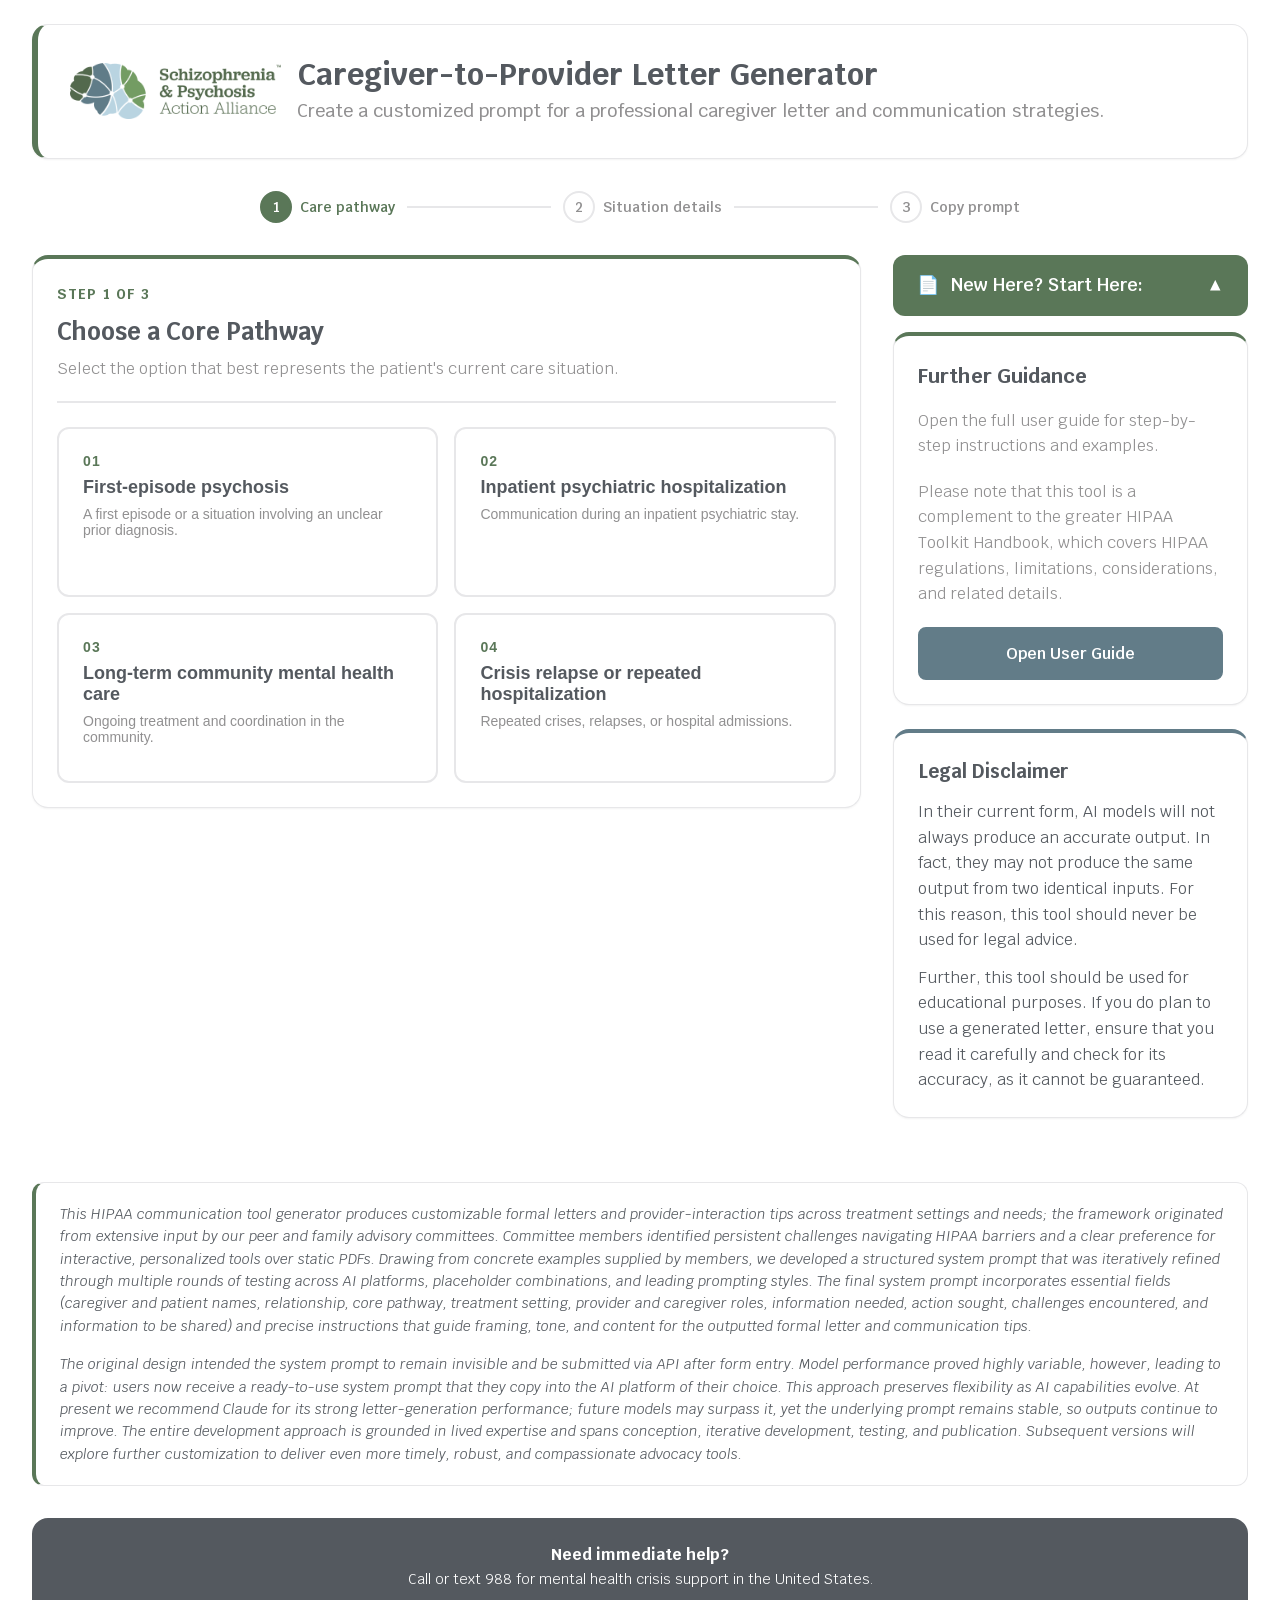
==== commit c318790b: "Update index.html" ====
--- a/index.html
+++ b/index.html
@@ -4,7 +4,7 @@
   <meta charset="utf-8"/>
   <meta content="width=device-width, initial-scale=1.0" name="viewport"/>
   <title>
-   Caregiver Communication Prompt Builder | S&amp;PAA
+   Caregiver-to-Provider Letter Generator | S&amp;PAA
   </title>
   <meta content="Build a customized system prompt for caregiver letters and provider communication tips." name="description"/>
   <link href="https://fonts.googleapis.com" rel="preconnect"/>
@@ -22,7 +22,7 @@
       <img alt="Schizophrenia &amp; Psychosis Action Alliance logo" class="logo-image" src="assets/spaa-logo.png"/>
       <div class="logo-text">
        <h1>
-        Caregiver Communication Prompt Builder
+        Caregiver-to-Provider Letter Generator
        </h1>
        <p>
         Create a customized prompt for a professional caregiver letter and communication strategies.
@@ -556,14 +556,14 @@
          Step 3 of 3
         </p>
         <h2>
-         Your System Prompt Is Ready
+         Your System Prompt Is Ready - This is Not Legal Advice
         </h2>
         <p>
-         Review the completed prompt, then scroll to the bottom. Click "Copy System Prompt", then click "Open Claude" and paste the result in.
+         Review the completed prompt, then scroll to the bottom. Click "Copy System Prompt", then click "Open Claude" and paste the result in. <br> Please note that different state laws could impact some in certain states in addition to HIPAA's national standards - please refer to the HIPAA handbook tool for more details.
         </p>
         <p>
-         Consider pasting the output into a document editor so you can customize as needed.
-         Note that this letter should act as a starting point and a useful reference.
+         <br>Consider pasting the output into a document editor so you can customize as needed.
+         <br>Note that this letter should act as a starting point and a useful reference.
          If you want to explore different AI models, look at step 4 of the user guide.
         </a>  
         </p>
